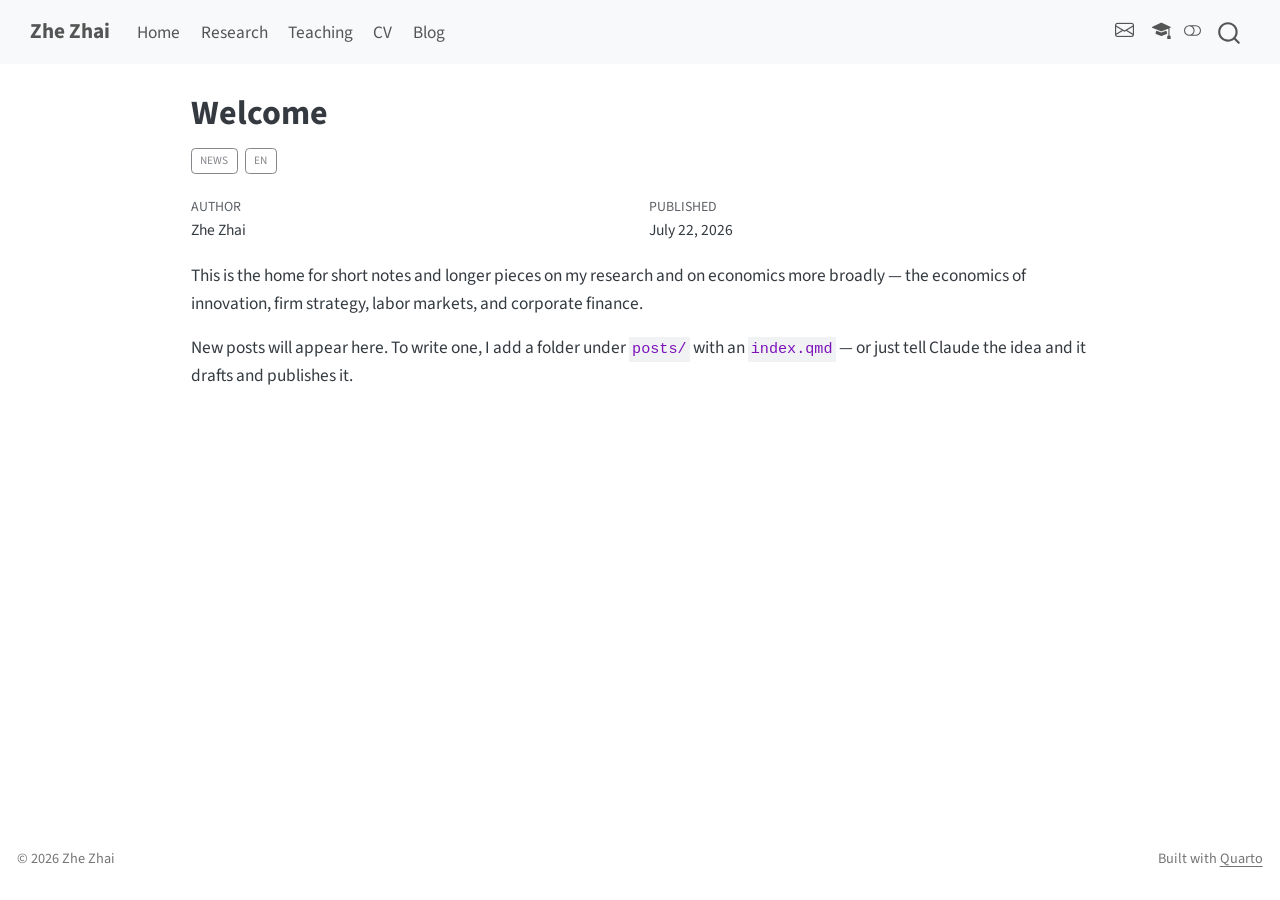
==== posts/welcome/index.html @ c7d8bf93 "Built site for gh-pages" ====
<!DOCTYPE html>
<html xmlns="http://www.w3.org/1999/xhtml" lang="en" xml:lang="en"><head>

<meta charset="utf-8">
<meta name="generator" content="quarto-1.9.38">

<meta name="viewport" content="width=device-width, initial-scale=1.0, user-scalable=yes">

<meta name="author" content="Zhe Zhai">
<meta name="dcterms.date" content="2026-07-22">

<title>Welcome – Zhe Zhai</title>
<style>
/* Default styles provided by pandoc.
** See https://pandoc.org/MANUAL.html#variables-for-html for config info.
*/
code{white-space: pre-wrap;}
span.smallcaps{font-variant: small-caps;}
div.columns{display: flex; gap: min(4vw, 1.5em);}
div.column{flex: auto; overflow-x: auto;}
div.hanging-indent{margin-left: 1.5em; text-indent: -1.5em;}
ul.task-list{list-style: none;}
ul.task-list li input[type="checkbox"] {
  width: 0.8em;
  margin: 0 0.8em 0.2em -1em; /* quarto-specific, see https://github.com/quarto-dev/quarto-cli/issues/4556 */ 
  vertical-align: middle;
}
</style>


<script src="../../site_libs/quarto-nav/quarto-nav.js"></script>
<script src="../../site_libs/quarto-nav/headroom.min.js"></script>
<script src="../../site_libs/clipboard/clipboard.min.js"></script>
<script src="../../site_libs/quarto-search/autocomplete.umd.js"></script>
<script src="../../site_libs/quarto-search/fuse.min.js"></script>
<script src="../../site_libs/quarto-search/quarto-search.js"></script>
<meta name="quarto:offset" content="../../">
<script src="../../site_libs/quarto-html/quarto.js" type="module"></script>
<script src="../../site_libs/quarto-html/tabsets/tabsets.js" type="module"></script>
<script src="../../site_libs/quarto-html/popper.min.js"></script>
<script src="../../site_libs/quarto-html/tippy.umd.min.js"></script>
<script src="../../site_libs/quarto-html/anchor.min.js"></script>
<link href="../../site_libs/quarto-html/tippy.css" rel="stylesheet">
<link href="../../site_libs/quarto-html/quarto-syntax-highlighting-15634bcf2e68342d4ad2dfa704d543f6.css" rel="stylesheet" class="quarto-color-scheme" id="quarto-text-highlighting-styles">
<link href="../../site_libs/quarto-html/quarto-syntax-highlighting-dark-0a6b7249c26820e032cb0bd839ff02b1.css" rel="stylesheet" class="quarto-color-scheme quarto-color-alternate" id="quarto-text-highlighting-styles">
<link href="../../site_libs/quarto-html/quarto-syntax-highlighting-15634bcf2e68342d4ad2dfa704d543f6.css" rel="stylesheet" class="quarto-color-scheme-extra" id="quarto-text-highlighting-styles">
<script src="../../site_libs/bootstrap/bootstrap.min.js"></script>
<link href="../../site_libs/bootstrap/bootstrap-icons.css" rel="stylesheet">
<link href="../../site_libs/bootstrap/bootstrap-bce7755c393caee252ea0e357b7c24b8.min.css" rel="stylesheet" append-hash="true" class="quarto-color-scheme" id="quarto-bootstrap" data-mode="light">
<link href="../../site_libs/bootstrap/bootstrap-dark-2f73d2571ce570e6680d6927af91118c.min.css" rel="stylesheet" append-hash="true" class="quarto-color-scheme quarto-color-alternate" id="quarto-bootstrap" data-mode="dark">
<link href="../../site_libs/bootstrap/bootstrap-bce7755c393caee252ea0e357b7c24b8.min.css" rel="stylesheet" append-hash="true" class="quarto-color-scheme-extra" id="quarto-bootstrap" data-mode="light">
<script id="quarto-search-options" type="application/json">{
  "location": "navbar",
  "copy-button": false,
  "collapse-after": 3,
  "panel-placement": "end",
  "type": "overlay",
  "limit": 50,
  "keyboard-shortcut": [
    "f",
    "/",
    "s"
  ],
  "show-item-context": false,
  "language": {
    "search-no-results-text": "No results",
    "search-matching-documents-text": "matching documents",
    "search-copy-link-title": "Copy link to search",
    "search-hide-matches-text": "Hide additional matches",
    "search-more-match-text": "more match in this document",
    "search-more-matches-text": "more matches in this document",
    "search-clear-button-title": "Clear",
    "search-text-placeholder": "",
    "search-detached-cancel-button-title": "Cancel",
    "search-submit-button-title": "Submit",
    "search-label": "Search"
  }
}</script>


<link rel="stylesheet" href="../../styles.css">
</head>

<body class="nav-fixed fullcontent quarto-light"><script id="quarto-html-before-body" type="application/javascript">
    const toggleBodyColorMode = (bsSheetEl) => {
      const mode = bsSheetEl.getAttribute("data-mode");
      const bodyEl = window.document.querySelector("body");
      if (mode === "dark") {
        bodyEl.classList.add("quarto-dark");
        bodyEl.classList.remove("quarto-light");
      } else {
        bodyEl.classList.add("quarto-light");
        bodyEl.classList.remove("quarto-dark");
      }
    }
    const toggleBodyColorPrimary = () => {
      const bsSheetEl = window.document.querySelector("link#quarto-bootstrap:not([rel=disabled-stylesheet])");
      if (bsSheetEl) {
        toggleBodyColorMode(bsSheetEl);
      }
    }
    const setColorSchemeToggle = (alternate) => {
      const toggles = window.document.querySelectorAll('.quarto-color-scheme-toggle');
      for (let i=0; i < toggles.length; i++) {
        const toggle = toggles[i];
        if (toggle) {
          if (alternate) {
            toggle.classList.add("alternate");
          } else {
            toggle.classList.remove("alternate");
          }
        }
      }
    };
    const toggleColorMode = (alternate) => {
      // Switch the stylesheets
      const primaryStylesheets = window.document.querySelectorAll('link.quarto-color-scheme:not(.quarto-color-alternate)');
      const alternateStylesheets = window.document.querySelectorAll('link.quarto-color-scheme.quarto-color-alternate');
      manageTransitions('#quarto-margin-sidebar .nav-link', false);
      if (alternate) {
        // note: dark is layered on light, we don't disable primary!
        enableStylesheet(alternateStylesheets);
        for (const sheetNode of alternateStylesheets) {
          if (sheetNode.id === "quarto-bootstrap") {
            toggleBodyColorMode(sheetNode);
          }
        }
      } else {
        disableStylesheet(alternateStylesheets);
        enableStylesheet(primaryStylesheets)
        toggleBodyColorPrimary();
      }
      manageTransitions('#quarto-margin-sidebar .nav-link', true);
      // Switch the toggles
      setColorSchemeToggle(alternate)
      // Hack to workaround the fact that safari doesn't
      // properly recolor the scrollbar when toggling (#1455)
      if (navigator.userAgent.indexOf('Safari') > 0 && navigator.userAgent.indexOf('Chrome') == -1) {
        manageTransitions("body", false);
        window.scrollTo(0, 1);
        setTimeout(() => {
          window.scrollTo(0, 0);
          manageTransitions("body", true);
        }, 40);
      }
    }
    const disableStylesheet = (stylesheets) => {
      for (let i=0; i < stylesheets.length; i++) {
        const stylesheet = stylesheets[i];
        stylesheet.rel = 'disabled-stylesheet';
      }
    }
    const enableStylesheet = (stylesheets) => {
      for (let i=0; i < stylesheets.length; i++) {
        const stylesheet = stylesheets[i];
        if(stylesheet.rel !== 'stylesheet') { // for Chrome, which will still FOUC without this check
          stylesheet.rel = 'stylesheet';
        }
      }
    }
    const manageTransitions = (selector, allowTransitions) => {
      const els = window.document.querySelectorAll(selector);
      for (let i=0; i < els.length; i++) {
        const el = els[i];
        if (allowTransitions) {
          el.classList.remove('notransition');
        } else {
          el.classList.add('notransition');
        }
      }
    }
    const isFileUrl = () => {
      return window.location.protocol === 'file:';
    }
    const hasAlternateSentinel = () => {
      let styleSentinel = getColorSchemeSentinel();
      if (styleSentinel !== null) {
        return styleSentinel === "alternate";
      } else {
        return false;
      }
    }
    const setStyleSentinel = (alternate) => {
      const value = alternate ? "alternate" : "default";
      if (!isFileUrl()) {
        window.localStorage.setItem("quarto-color-scheme", value);
      } else {
        localAlternateSentinel = value;
      }
    }
    const getColorSchemeSentinel = () => {
      if (!isFileUrl()) {
        const storageValue = window.localStorage.getItem("quarto-color-scheme");
        return storageValue != null ? storageValue : localAlternateSentinel;
      } else {
        return localAlternateSentinel;
      }
    }
    const toggleGiscusIfUsed = (isAlternate, darkModeDefault) => {
      const baseTheme = document.querySelector('#giscus-base-theme')?.value ?? 'light';
      const alternateTheme = document.querySelector('#giscus-alt-theme')?.value ?? 'dark';
      let newTheme = '';
      if(authorPrefersDark) {
        newTheme = isAlternate ? baseTheme : alternateTheme;
      } else {
        newTheme = isAlternate ? alternateTheme : baseTheme;
      }
      const changeGiscusTheme = () => {
        // From: https://github.com/giscus/giscus/issues/336
        const sendMessage = (message) => {
          const iframe = document.querySelector('iframe.giscus-frame');
          if (!iframe) return;
          iframe.contentWindow.postMessage({ giscus: message }, 'https://giscus.app');
        }
        sendMessage({
          setConfig: {
            theme: newTheme
          }
        });
      }
      const isGiscussLoaded = window.document.querySelector('iframe.giscus-frame') !== null;
      if (isGiscussLoaded) {
        changeGiscusTheme();
      }
    };
    const authorPrefersDark = false;
    const darkModeDefault = authorPrefersDark;
      document.querySelector('link#quarto-text-highlighting-styles.quarto-color-scheme-extra').rel = 'disabled-stylesheet';
      document.querySelector('link#quarto-bootstrap.quarto-color-scheme-extra').rel = 'disabled-stylesheet';
    let localAlternateSentinel = darkModeDefault ? 'alternate' : 'default';
    // Dark / light mode switch
    window.quartoToggleColorScheme = () => {
      // Read the current dark / light value
      let toAlternate = !hasAlternateSentinel();
      toggleColorMode(toAlternate);
      setStyleSentinel(toAlternate);
      toggleGiscusIfUsed(toAlternate, darkModeDefault);
      window.dispatchEvent(new Event('resize'));
    };
    // Switch to dark mode if need be
    if (hasAlternateSentinel()) {
      toggleColorMode(true);
    } else {
      toggleColorMode(false);
    }
  </script>

<div id="quarto-search-results"></div>
  <header id="quarto-header" class="headroom fixed-top">
    <nav class="navbar navbar-expand-lg " data-bs-theme="dark">
      <div class="navbar-container container-fluid">
      <div class="navbar-brand-container mx-auto">
    <a class="navbar-brand" href="../../index.html">
    <span class="navbar-title">Zhe Zhai</span>
    </a>
  </div>
            <div id="quarto-search" class="" title="Search"></div>
          <button class="navbar-toggler" type="button" data-bs-toggle="collapse" data-bs-target="#navbarCollapse" aria-controls="navbarCollapse" role="menu" aria-expanded="false" aria-label="Toggle navigation" onclick="if (window.quartoToggleHeadroom) { window.quartoToggleHeadroom(); }">
  <span class="navbar-toggler-icon"></span>
</button>
          <div class="collapse navbar-collapse" id="navbarCollapse">
            <ul class="navbar-nav navbar-nav-scroll me-auto">
  <li class="nav-item">
    <a class="nav-link" href="../../index.html"> 
<span class="menu-text">Home</span></a>
  </li>  
  <li class="nav-item">
    <a class="nav-link" href="../../research.html"> 
<span class="menu-text">Research</span></a>
  </li>  
  <li class="nav-item">
    <a class="nav-link" href="../../teaching.html"> 
<span class="menu-text">Teaching</span></a>
  </li>  
  <li class="nav-item">
    <a class="nav-link" href="../../cv.html"> 
<span class="menu-text">CV</span></a>
  </li>  
  <li class="nav-item">
    <a class="nav-link" href="../../posts.html"> 
<span class="menu-text">Blog</span></a>
  </li>  
</ul>
            <ul class="navbar-nav navbar-nav-scroll ms-auto">
  <li class="nav-item compact">
    <a class="nav-link" href="mailto:zzhai@must.edu.mo"> <i class="bi bi-envelope" role="img" aria-label="Email">
</i> 
<span class="menu-text"></span></a>
  </li>  
  <li class="nav-item compact">
    <a class="nav-link" href="https://scholar.google.com/"> <i class="bi bi-mortarboard-fill" role="img" aria-label="Google Scholar">
</i> 
<span class="menu-text"></span></a>
  </li>  
</ul>
          </div> <!-- /navcollapse -->
            <div class="quarto-navbar-tools">
  <a href="" class="quarto-color-scheme-toggle quarto-navigation-tool  px-1" onclick="window.quartoToggleColorScheme(); return false;" title="Toggle dark mode"><i class="bi"></i></a>
</div>
      </div> <!-- /container-fluid -->
    </nav>
</header>
<!-- content -->
<div id="quarto-content" class="quarto-container page-columns page-rows-contents page-layout-article page-navbar">
<!-- sidebar -->
<!-- margin-sidebar -->
    
<!-- main -->
<main class="content" id="quarto-document-content">


<header id="title-block-header" class="quarto-title-block default">
<div class="quarto-title">
<h1 class="title">Welcome</h1>
  <div class="quarto-categories">
    <div class="quarto-category">news</div>
    <div class="quarto-category">en</div>
  </div>
  </div>



<div class="quarto-title-meta">

    <div>
    <div class="quarto-title-meta-heading">Author</div>
    <div class="quarto-title-meta-contents">
             <p>Zhe Zhai </p>
          </div>
  </div>
    
    <div>
    <div class="quarto-title-meta-heading">Published</div>
    <div class="quarto-title-meta-contents">
      <p class="date">July 22, 2026</p>
    </div>
  </div>
  
    
  </div>
  


</header>


<p>This is the home for short notes and longer pieces on my research and on economics more broadly — the economics of innovation, firm strategy, labor markets, and corporate finance.</p>
<p>New posts will appear here. To write one, I add a folder under <code>posts/</code> with an <code>index.qmd</code> — or just tell Claude the idea and it drafts and publishes it.</p>



</main> <!-- /main -->
<script id="quarto-html-after-body" type="application/javascript">
  window.document.addEventListener("DOMContentLoaded", function (event) {
    // Ensure there is a toggle, if there isn't float one in the top right
    if (window.document.querySelector('.quarto-color-scheme-toggle') === null) {
      const a = window.document.createElement('a');
      a.classList.add('top-right');
      a.classList.add('quarto-color-scheme-toggle');
      a.href = "";
      a.onclick = function() { try { window.quartoToggleColorScheme(); } catch {} return false; };
      const i = window.document.createElement("i");
      i.classList.add('bi');
      a.appendChild(i);
      window.document.body.appendChild(a);
    }
    setColorSchemeToggle(hasAlternateSentinel())
    const icon = "";
    const anchorJS = new window.AnchorJS();
    anchorJS.options = {
      placement: 'right',
      icon: icon
    };
    anchorJS.add('.anchored');
    const isCodeAnnotation = (el) => {
      for (const clz of el.classList) {
        if (clz.startsWith('code-annotation-')) {                     
          return true;
        }
      }
      return false;
    }
    const onCopySuccess = function(e) {
      // button target
      const button = e.trigger;
      // don't keep focus
      button.blur();
      // flash "checked"
      button.classList.add('code-copy-button-checked');
      var currentTitle = button.getAttribute("title");
      button.setAttribute("title", "Copied!");
      let tooltip;
      if (window.bootstrap) {
        button.setAttribute("data-bs-toggle", "tooltip");
        button.setAttribute("data-bs-placement", "left");
        button.setAttribute("data-bs-title", "Copied!");
        tooltip = new bootstrap.Tooltip(button, 
          { trigger: "manual", 
            customClass: "code-copy-button-tooltip",
            offset: [0, -8]});
        tooltip.show();    
      }
      setTimeout(function() {
        if (tooltip) {
          tooltip.hide();
          button.removeAttribute("data-bs-title");
          button.removeAttribute("data-bs-toggle");
          button.removeAttribute("data-bs-placement");
        }
        button.setAttribute("title", currentTitle);
        button.classList.remove('code-copy-button-checked');
      }, 1000);
      // clear code selection
      e.clearSelection();
    }
    const getTextToCopy = function(trigger) {
      const outerScaffold = trigger.parentElement.cloneNode(true);
      const codeEl = outerScaffold.querySelector('code');
      for (const childEl of codeEl.children) {
        if (isCodeAnnotation(childEl)) {
          childEl.remove();
        }
      }
      return codeEl.innerText;
    }
    const clipboard = new window.ClipboardJS('.code-copy-button:not([data-in-quarto-modal])', {
      text: getTextToCopy
    });
    clipboard.on('success', onCopySuccess);
    if (window.document.getElementById('quarto-embedded-source-code-modal')) {
      const clipboardModal = new window.ClipboardJS('.code-copy-button[data-in-quarto-modal]', {
        text: getTextToCopy,
        container: window.document.getElementById('quarto-embedded-source-code-modal')
      });
      clipboardModal.on('success', onCopySuccess);
    }
      var localhostRegex = new RegExp(/^(?:http|https):\/\/localhost\:?[0-9]*\//);
      var mailtoRegex = new RegExp(/^mailto:/);
        var filterRegex = new RegExp("https:\/\/carrie-zz\.github\.io\/");
      var isInternal = (href) => {
          return filterRegex.test(href) || localhostRegex.test(href) || mailtoRegex.test(href);
      }
      // Inspect non-navigation links and adorn them if external
     var links = window.document.querySelectorAll('a[href]:not(.nav-link):not(.navbar-brand):not(.toc-action):not(.sidebar-link):not(.sidebar-item-toggle):not(.pagination-link):not(.no-external):not([aria-hidden]):not(.dropdown-item):not(.quarto-navigation-tool):not(.about-link)');
      for (var i=0; i<links.length; i++) {
        const link = links[i];
        if (!isInternal(link.href)) {
          // undo the damage that might have been done by quarto-nav.js in the case of
          // links that we want to consider external
          if (link.dataset.originalHref !== undefined) {
            link.href = link.dataset.originalHref;
          }
        }
      }
    function tippyHover(el, contentFn, onTriggerFn, onUntriggerFn) {
      const config = {
        allowHTML: true,
        maxWidth: 500,
        delay: 100,
        arrow: false,
        appendTo: function(el) {
            return el.parentElement;
        },
        interactive: true,
        interactiveBorder: 10,
        theme: 'quarto',
        placement: 'bottom-start',
      };
      if (contentFn) {
        config.content = contentFn;
      }
      if (onTriggerFn) {
        config.onTrigger = onTriggerFn;
      }
      if (onUntriggerFn) {
        config.onUntrigger = onUntriggerFn;
      }
      window.tippy(el, config); 
    }
    const noterefs = window.document.querySelectorAll('a[role="doc-noteref"]');
    for (var i=0; i<noterefs.length; i++) {
      const ref = noterefs[i];
      tippyHover(ref, function() {
        // use id or data attribute instead here
        let href = ref.getAttribute('data-footnote-href') || ref.getAttribute('href');
        try { href = new URL(href).hash; } catch {}
        const id = href.replace(/^#\/?/, "");
        const note = window.document.getElementById(id);
        if (note) {
          return note.innerHTML;
        } else {
          return "";
        }
      });
    }
    const xrefs = window.document.querySelectorAll('a.quarto-xref');
    const processXRef = (id, note) => {
      // Strip column container classes
      const stripColumnClz = (el) => {
        el.classList.remove("page-full", "page-columns");
        if (el.children) {
          for (const child of el.children) {
            stripColumnClz(child);
          }
        }
      }
      stripColumnClz(note)
      if (id === null || id.startsWith('sec-')) {
        // Special case sections, only their first couple elements
        const container = document.createElement("div");
        if (note.children && note.children.length > 2) {
          container.appendChild(note.children[0].cloneNode(true));
          for (let i = 1; i < note.children.length; i++) {
            const child = note.children[i];
            if (child.tagName === "P" && child.innerText === "") {
              continue;
            } else {
              container.appendChild(child.cloneNode(true));
              break;
            }
          }
          if (window.Quarto?.typesetMath) {
            window.Quarto.typesetMath(container);
          }
          return container.innerHTML
        } else {
          if (window.Quarto?.typesetMath) {
            window.Quarto.typesetMath(note);
          }
          return note.innerHTML;
        }
      } else {
        // Remove any anchor links if they are present
        const anchorLink = note.querySelector('a.anchorjs-link');
        if (anchorLink) {
          anchorLink.remove();
        }
        if (window.Quarto?.typesetMath) {
          window.Quarto.typesetMath(note);
        }
        if (note.classList.contains("callout")) {
          return note.outerHTML;
        } else {
          return note.innerHTML;
        }
      }
    }
    for (var i=0; i<xrefs.length; i++) {
      const xref = xrefs[i];
      tippyHover(xref, undefined, function(instance) {
        instance.disable();
        let url = xref.getAttribute('href');
        let hash = undefined; 
        if (url.startsWith('#')) {
          hash = url;
        } else {
          try { hash = new URL(url).hash; } catch {}
        }
        if (hash) {
          const id = hash.replace(/^#\/?/, "");
          const note = window.document.getElementById(id);
          if (note !== null) {
            try {
              const html = processXRef(id, note.cloneNode(true));
              instance.setContent(html);
            } finally {
              instance.enable();
              instance.show();
            }
          } else {
            // See if we can fetch this
            fetch(url.split('#')[0])
            .then(res => res.text())
            .then(html => {
              const parser = new DOMParser();
              const htmlDoc = parser.parseFromString(html, "text/html");
              const note = htmlDoc.getElementById(id);
              if (note !== null) {
                const html = processXRef(id, note);
                instance.setContent(html);
              } 
            }).finally(() => {
              instance.enable();
              instance.show();
            });
          }
        } else {
          // See if we can fetch a full url (with no hash to target)
          // This is a special case and we should probably do some content thinning / targeting
          fetch(url)
          .then(res => res.text())
          .then(html => {
            const parser = new DOMParser();
            const htmlDoc = parser.parseFromString(html, "text/html");
            const note = htmlDoc.querySelector('main.content');
            if (note !== null) {
              // This should only happen for chapter cross references
              // (since there is no id in the URL)
              // remove the first header
              if (note.children.length > 0 && note.children[0].tagName === "HEADER") {
                note.children[0].remove();
              }
              const html = processXRef(null, note);
              instance.setContent(html);
            } 
          }).finally(() => {
            instance.enable();
            instance.show();
          });
        }
      }, function(instance) {
      });
    }
        let selectedAnnoteEl;
        const selectorForAnnotation = ( cell, annotation) => {
          let cellAttr = 'data-code-cell="' + cell + '"';
          let lineAttr = 'data-code-annotation="' +  annotation + '"';
          const selector = 'span[' + cellAttr + '][' + lineAttr + ']';
          return selector;
        }
        const selectCodeLines = (annoteEl) => {
          const doc = window.document;
          const targetCell = annoteEl.getAttribute("data-target-cell");
          const targetAnnotation = annoteEl.getAttribute("data-target-annotation");
          const annoteSpan = window.document.querySelector(selectorForAnnotation(targetCell, targetAnnotation));
          const lines = annoteSpan.getAttribute("data-code-lines").split(",");
          const lineIds = lines.map((line) => {
            return targetCell + "-" + line;
          })
          let top = null;
          let height = null;
          let parent = null;
          if (lineIds.length > 0) {
              //compute the position of the single el (top and bottom and make a div)
              const el = window.document.getElementById(lineIds[0]);
              top = el.offsetTop;
              height = el.offsetHeight;
              parent = el.parentElement.parentElement;
            if (lineIds.length > 1) {
              const lastEl = window.document.getElementById(lineIds[lineIds.length - 1]);
              const bottom = lastEl.offsetTop + lastEl.offsetHeight;
              height = bottom - top;
            }
            if (top !== null && height !== null && parent !== null) {
              // cook up a div (if necessary) and position it 
              let div = window.document.getElementById("code-annotation-line-highlight");
              if (div === null) {
                div = window.document.createElement("div");
                div.setAttribute("id", "code-annotation-line-highlight");
                div.style.position = 'absolute';
                parent.appendChild(div);
              }
              div.style.top = top - 2 + "px";
              div.style.height = height + 4 + "px";
              div.style.left = 0;
              let gutterDiv = window.document.getElementById("code-annotation-line-highlight-gutter");
              if (gutterDiv === null) {
                gutterDiv = window.document.createElement("div");
                gutterDiv.setAttribute("id", "code-annotation-line-highlight-gutter");
                gutterDiv.style.position = 'absolute';
                const codeCell = window.document.getElementById(targetCell);
                const gutter = codeCell.querySelector('.code-annotation-gutter');
                gutter.appendChild(gutterDiv);
              }
              gutterDiv.style.top = top - 2 + "px";
              gutterDiv.style.height = height + 4 + "px";
            }
            selectedAnnoteEl = annoteEl;
          }
        };
        const unselectCodeLines = () => {
          const elementsIds = ["code-annotation-line-highlight", "code-annotation-line-highlight-gutter"];
          elementsIds.forEach((elId) => {
            const div = window.document.getElementById(elId);
            if (div) {
              div.remove();
            }
          });
          selectedAnnoteEl = undefined;
        };
          // Handle positioning of the toggle
      window.addEventListener(
        "resize",
        throttle(() => {
          elRect = undefined;
          if (selectedAnnoteEl) {
            selectCodeLines(selectedAnnoteEl);
          }
        }, 10)
      );
      function throttle(fn, ms) {
      let throttle = false;
      let timer;
        return (...args) => {
          if(!throttle) { // first call gets through
              fn.apply(this, args);
              throttle = true;
          } else { // all the others get throttled
              if(timer) clearTimeout(timer); // cancel #2
              timer = setTimeout(() => {
                fn.apply(this, args);
                timer = throttle = false;
              }, ms);
          }
        };
      }
        // Attach click handler to the DT
        const annoteDls = window.document.querySelectorAll('dt[data-target-cell]');
        for (const annoteDlNode of annoteDls) {
          annoteDlNode.addEventListener('click', (event) => {
            const clickedEl = event.target;
            if (clickedEl !== selectedAnnoteEl) {
              unselectCodeLines();
              const activeEl = window.document.querySelector('dt[data-target-cell].code-annotation-active');
              if (activeEl) {
                activeEl.classList.remove('code-annotation-active');
              }
              selectCodeLines(clickedEl);
              clickedEl.classList.add('code-annotation-active');
            } else {
              // Unselect the line
              unselectCodeLines();
              clickedEl.classList.remove('code-annotation-active');
            }
          });
        }
    const findCites = (el) => {
      const parentEl = el.parentElement;
      if (parentEl) {
        const cites = parentEl.dataset.cites;
        if (cites) {
          return {
            el,
            cites: cites.split(' ')
          };
        } else {
          return findCites(el.parentElement)
        }
      } else {
        return undefined;
      }
    };
    var bibliorefs = window.document.querySelectorAll('a[role="doc-biblioref"]');
    for (var i=0; i<bibliorefs.length; i++) {
      const ref = bibliorefs[i];
      const citeInfo = findCites(ref);
      if (citeInfo) {
        tippyHover(citeInfo.el, function() {
          var popup = window.document.createElement('div');
          citeInfo.cites.forEach(function(cite) {
            var citeDiv = window.document.createElement('div');
            citeDiv.classList.add('hanging-indent');
            citeDiv.classList.add('csl-entry');
            var biblioDiv = window.document.getElementById('ref-' + cite);
            if (biblioDiv) {
              citeDiv.innerHTML = biblioDiv.innerHTML;
            }
            popup.appendChild(citeDiv);
          });
          return popup.innerHTML;
        });
      }
    }
  });
  </script>
</div> <!-- /content -->
<footer class="footer">
  <div class="nav-footer">
    <div class="nav-footer-left">
<p>© 2026 Zhe Zhai</p>
</div>   
    <div class="nav-footer-center">
      &nbsp;
    </div>
    <div class="nav-footer-right">
<p>Built with <a href="https://quarto.org">Quarto</a></p>
</div>
  </div>
</footer>




</body></html>
---- site_libs/quarto-html/tippy.css ----
.tippy-box[data-animation=fade][data-state=hidden]{opacity:0}[data-tippy-root]{max-width:calc(100vw - 10px)}.tippy-box{position:relative;background-color:#333;color:#fff;border-radius:4px;font-size:14px;line-height:1.4;white-space:normal;outline:0;transition-property:transform,visibility,opacity}.tippy-box[data-placement^=top]>.tippy-arrow{bottom:0}.tippy-box[data-placement^=top]>.tippy-arrow:before{bottom:-7px;left:0;border-width:8px 8px 0;border-top-color:initial;transform-origin:center top}.tippy-box[data-placement^=bottom]>.tippy-arrow{top:0}.tippy-box[data-placement^=bottom]>.tippy-arrow:before{top:-7px;left:0;border-width:0 8px 8px;border-bottom-color:initial;transform-origin:center bottom}.tippy-box[data-placement^=left]>.tippy-arrow{right:0}.tippy-box[data-placement^=left]>.tippy-arrow:before{border-width:8px 0 8px 8px;border-left-color:initial;right:-7px;transform-origin:center left}.tippy-box[data-placement^=right]>.tippy-arrow{left:0}.tippy-box[data-placement^=right]>.tippy-arrow:before{left:-7px;border-width:8px 8px 8px 0;border-right-color:initial;transform-origin:center right}.tippy-box[data-inertia][data-state=visible]{transition-timing-function:cubic-bezier(.54,1.5,.38,1.11)}.tippy-arrow{width:16px;height:16px;color:#333}.tippy-arrow:before{content:"";position:absolute;border-color:transparent;border-style:solid}.tippy-content{position:relative;padding:5px 9px;z-index:1}
---- site_libs/quarto-html/quarto-syntax-highlighting-15634bcf2e68342d4ad2dfa704d543f6.css ----
/* quarto syntax highlight colors */
:root {
  --quarto-hl-ot-color: #003B4F;
  --quarto-hl-at-color: #657422;
  --quarto-hl-ss-color: #20794D;
  --quarto-hl-an-color: #5E5E5E;
  --quarto-hl-fu-color: #4758AB;
  --quarto-hl-st-color: #20794D;
  --quarto-hl-cf-color: #003B4F;
  --quarto-hl-op-color: #5E5E5E;
  --quarto-hl-er-color: #AD0000;
  --quarto-hl-bn-color: #AD0000;
  --quarto-hl-al-color: #AD0000;
  --quarto-hl-va-color: #111111;
  --quarto-hl-bu-color: inherit;
  --quarto-hl-ex-color: inherit;
  --quarto-hl-pp-color: #AD0000;
  --quarto-hl-in-color: #5E5E5E;
  --quarto-hl-vs-color: #20794D;
  --quarto-hl-wa-color: #5E5E5E;
  --quarto-hl-do-color: #5E5E5E;
  --quarto-hl-im-color: #00769E;
  --quarto-hl-ch-color: #20794D;
  --quarto-hl-dt-color: #AD0000;
  --quarto-hl-fl-color: #AD0000;
  --quarto-hl-co-color: #5E5E5E;
  --quarto-hl-cv-color: #5E5E5E;
  --quarto-hl-cn-color: #8f5902;
  --quarto-hl-sc-color: #5E5E5E;
  --quarto-hl-dv-color: #AD0000;
  --quarto-hl-kw-color: #003B4F;
}

/* other quarto variables */
:root {
  --quarto-font-monospace: SFMono-Regular, Menlo, Monaco, Consolas, "Liberation Mono", "Courier New", monospace;
}

/* syntax highlight based on Pandoc's rules */
pre > code.sourceCode > span {
  color: #003B4F;
}

code.sourceCode > span {
  color: #003B4F;
}

div.sourceCode,
div.sourceCode pre.sourceCode {
  color: #003B4F;
}

/* Normal */
code span {
  color: #003B4F;
}

/* Alert */
code span.al {
  color: #AD0000;
  font-style: inherit;
}

/* Annotation */
code span.an {
  color: #5E5E5E;
  font-style: inherit;
}

/* Attribute */
code span.at {
  color: #657422;
  font-style: inherit;
}

/* BaseN */
code span.bn {
  color: #AD0000;
  font-style: inherit;
}

/* BuiltIn */
code span.bu {
  font-style: inherit;
}

/* ControlFlow */
code span.cf {
  color: #003B4F;
  font-weight: bold;
  font-style: inherit;
}

/* Char */
code span.ch {
  color: #20794D;
  font-style: inherit;
}

/* Constant */
code span.cn {
  color: #8f5902;
  font-style: inherit;
}

/* Comment */
code span.co {
  color: #5E5E5E;
  font-style: inherit;
}

/* CommentVar */
code span.cv {
  color: #5E5E5E;
  font-style: italic;
}

/* Documentation */
code span.do {
  color: #5E5E5E;
  font-style: italic;
}

/* DataType */
code span.dt {
  color: #AD0000;
  font-style: inherit;
}

/* DecVal */
code span.dv {
  color: #AD0000;
  font-style: inherit;
}

/* Error */
code span.er {
  color: #AD0000;
  font-style: inherit;
}

/* Extension */
code span.ex {
  font-style: inherit;
}

/* Float */
code span.fl {
  color: #AD0000;
  font-style: inherit;
}

/* Function */
code span.fu {
  color: #4758AB;
  font-style: inherit;
}

/* Import */
code span.im {
  color: #00769E;
  font-style: inherit;
}

/* Information */
code span.in {
  color: #5E5E5E;
  font-style: inherit;
}

/* Keyword */
code span.kw {
  color: #003B4F;
  font-weight: bold;
  font-style: inherit;
}

/* Operator */
code span.op {
  color: #5E5E5E;
  font-style: inherit;
}

/* Other */
code span.ot {
  color: #003B4F;
  font-style: inherit;
}

/* Preprocessor */
code span.pp {
  color: #AD0000;
  font-style: inherit;
}

/* SpecialChar */
code span.sc {
  color: #5E5E5E;
  font-style: inherit;
}

/* SpecialString */
code span.ss {
  color: #20794D;
  font-style: inherit;
}

/* String */
code span.st {
  color: #20794D;
  font-style: inherit;
}

/* Variable */
code span.va {
  color: #111111;
  font-style: inherit;
}

/* VerbatimString */
code span.vs {
  color: #20794D;
  font-style: inherit;
}

/* Warning */
code span.wa {
  color: #5E5E5E;
  font-style: italic;
}

.prevent-inlining {
  content: "</";
}

/*# sourceMappingURL=f23921c56f73e400b49028c9186a1aa0.css.map */
---- site_libs/quarto-html/quarto-syntax-highlighting-dark-0a6b7249c26820e032cb0bd839ff02b1.css ----
/* quarto syntax highlight colors */
:root {
  --quarto-hl-al-color: #f07178;
  --quarto-hl-an-color: #d4d0ab;
  --quarto-hl-at-color: #00e0e0;
  --quarto-hl-bn-color: #d4d0ab;
  --quarto-hl-bu-color: #abe338;
  --quarto-hl-ch-color: #abe338;
  --quarto-hl-co-color: #f8f8f2;
  --quarto-hl-cv-color: #ffd700;
  --quarto-hl-cn-color: #ffd700;
  --quarto-hl-cf-color: #ffa07a;
  --quarto-hl-dt-color: #ffa07a;
  --quarto-hl-dv-color: #d4d0ab;
  --quarto-hl-do-color: #f8f8f2;
  --quarto-hl-er-color: #f07178;
  --quarto-hl-ex-color: #00e0e0;
  --quarto-hl-fl-color: #d4d0ab;
  --quarto-hl-fu-color: #ffa07a;
  --quarto-hl-im-color: #abe338;
  --quarto-hl-in-color: #d4d0ab;
  --quarto-hl-kw-color: #ffa07a;
  --quarto-hl-op-color: #ffa07a;
  --quarto-hl-ot-color: #00e0e0;
  --quarto-hl-pp-color: #dcc6e0;
  --quarto-hl-re-color: #00e0e0;
  --quarto-hl-sc-color: #abe338;
  --quarto-hl-ss-color: #abe338;
  --quarto-hl-st-color: #abe338;
  --quarto-hl-va-color: #00e0e0;
  --quarto-hl-vs-color: #abe338;
  --quarto-hl-wa-color: #dcc6e0;
}

/* other quarto variables */
:root {
  --quarto-font-monospace: SFMono-Regular, Menlo, Monaco, Consolas, "Liberation Mono", "Courier New", monospace;
}

/* syntax highlight based on Pandoc's rules */
pre > code.sourceCode > span {
  color: #f8f8f2;
}

code.sourceCode > span {
  color: #f8f8f2;
}

div.sourceCode,
div.sourceCode pre.sourceCode {
  color: #f8f8f2;
}

/* Normal */
code span {
  color: #f8f8f2;
}

/* Alert */
code span.al {
  color: #f07178;
}

/* Annotation */
code span.an {
  color: #d4d0ab;
}

/* Attribute */
code span.at {
  color: #00e0e0;
}

/* BaseN */
code span.bn {
  color: #d4d0ab;
}

/* BuiltIn */
code span.bu {
  color: #abe338;
}

/* ControlFlow */
code span.cf {
  font-weight: bold;
  color: #ffa07a;
}

/* Char */
code span.ch {
  color: #abe338;
}

/* Constant */
code span.cn {
  color: #ffd700;
}

/* Comment */
code span.co {
  font-style: italic;
  color: #f8f8f2;
}

/* CommentVar */
code span.cv {
  color: #ffd700;
}

/* Documentation */
code span.do {
  color: #f8f8f2;
}

/* DataType */
code span.dt {
  color: #ffa07a;
}

/* DecVal */
code span.dv {
  color: #d4d0ab;
}

/* Error */
code span.er {
  color: #f07178;
  text-decoration: underline;
}

/* Extension */
code span.ex {
  font-weight: bold;
  color: #00e0e0;
}

/* Float */
code span.fl {
  color: #d4d0ab;
}

/* Function */
code span.fu {
  color: #ffa07a;
}

/* Import */
code span.im {
  color: #abe338;
}

/* Information */
code span.in {
  color: #d4d0ab;
}

/* Keyword */
code span.kw {
  font-weight: bold;
  color: #ffa07a;
}

/* Operator */
code span.op {
  color: #ffa07a;
}

/* Other */
code span.ot {
  color: #00e0e0;
}

/* Preprocessor */
code span.pp {
  color: #dcc6e0;
}

/* RegionMarker */
code span.re {
  background-color: #f8f8f2;
  color: #00e0e0;
}

/* SpecialChar */
code span.sc {
  color: #abe338;
}

/* SpecialString */
code span.ss {
  color: #abe338;
}

/* String */
code span.st {
  color: #abe338;
}

/* Variable */
code span.va {
  color: #00e0e0;
}

/* VerbatimString */
code span.vs {
  color: #abe338;
}

/* Warning */
code span.wa {
  color: #dcc6e0;
}

.prevent-inlining {
  content: "</";
}

/*# sourceMappingURL=175367c052bafc98bd680af3479823f0.css.map */
---- site_libs/quarto-html/quarto-syntax-highlighting-15634bcf2e68342d4ad2dfa704d543f6.css ----
/* quarto syntax highlight colors */
:root {
  --quarto-hl-ot-color: #003B4F;
  --quarto-hl-at-color: #657422;
  --quarto-hl-ss-color: #20794D;
  --quarto-hl-an-color: #5E5E5E;
  --quarto-hl-fu-color: #4758AB;
  --quarto-hl-st-color: #20794D;
  --quarto-hl-cf-color: #003B4F;
  --quarto-hl-op-color: #5E5E5E;
  --quarto-hl-er-color: #AD0000;
  --quarto-hl-bn-color: #AD0000;
  --quarto-hl-al-color: #AD0000;
  --quarto-hl-va-color: #111111;
  --quarto-hl-bu-color: inherit;
  --quarto-hl-ex-color: inherit;
  --quarto-hl-pp-color: #AD0000;
  --quarto-hl-in-color: #5E5E5E;
  --quarto-hl-vs-color: #20794D;
  --quarto-hl-wa-color: #5E5E5E;
  --quarto-hl-do-color: #5E5E5E;
  --quarto-hl-im-color: #00769E;
  --quarto-hl-ch-color: #20794D;
  --quarto-hl-dt-color: #AD0000;
  --quarto-hl-fl-color: #AD0000;
  --quarto-hl-co-color: #5E5E5E;
  --quarto-hl-cv-color: #5E5E5E;
  --quarto-hl-cn-color: #8f5902;
  --quarto-hl-sc-color: #5E5E5E;
  --quarto-hl-dv-color: #AD0000;
  --quarto-hl-kw-color: #003B4F;
}

/* other quarto variables */
:root {
  --quarto-font-monospace: SFMono-Regular, Menlo, Monaco, Consolas, "Liberation Mono", "Courier New", monospace;
}

/* syntax highlight based on Pandoc's rules */
pre > code.sourceCode > span {
  color: #003B4F;
}

code.sourceCode > span {
  color: #003B4F;
}

div.sourceCode,
div.sourceCode pre.sourceCode {
  color: #003B4F;
}

/* Normal */
code span {
  color: #003B4F;
}

/* Alert */
code span.al {
  color: #AD0000;
  font-style: inherit;
}

/* Annotation */
code span.an {
  color: #5E5E5E;
  font-style: inherit;
}

/* Attribute */
code span.at {
  color: #657422;
  font-style: inherit;
}

/* BaseN */
code span.bn {
  color: #AD0000;
  font-style: inherit;
}

/* BuiltIn */
code span.bu {
  font-style: inherit;
}

/* ControlFlow */
code span.cf {
  color: #003B4F;
  font-weight: bold;
  font-style: inherit;
}

/* Char */
code span.ch {
  color: #20794D;
  font-style: inherit;
}

/* Constant */
code span.cn {
  color: #8f5902;
  font-style: inherit;
}

/* Comment */
code span.co {
  color: #5E5E5E;
  font-style: inherit;
}

/* CommentVar */
code span.cv {
  color: #5E5E5E;
  font-style: italic;
}

/* Documentation */
code span.do {
  color: #5E5E5E;
  font-style: italic;
}

/* DataType */
code span.dt {
  color: #AD0000;
  font-style: inherit;
}

/* DecVal */
code span.dv {
  color: #AD0000;
  font-style: inherit;
}

/* Error */
code span.er {
  color: #AD0000;
  font-style: inherit;
}

/* Extension */
code span.ex {
  font-style: inherit;
}

/* Float */
code span.fl {
  color: #AD0000;
  font-style: inherit;
}

/* Function */
code span.fu {
  color: #4758AB;
  font-style: inherit;
}

/* Import */
code span.im {
  color: #00769E;
  font-style: inherit;
}

/* Information */
code span.in {
  color: #5E5E5E;
  font-style: inherit;
}

/* Keyword */
code span.kw {
  color: #003B4F;
  font-weight: bold;
  font-style: inherit;
}

/* Operator */
code span.op {
  color: #5E5E5E;
  font-style: inherit;
}

/* Other */
code span.ot {
  color: #003B4F;
  font-style: inherit;
}

/* Preprocessor */
code span.pp {
  color: #AD0000;
  font-style: inherit;
}

/* SpecialChar */
code span.sc {
  color: #5E5E5E;
  font-style: inherit;
}

/* SpecialString */
code span.ss {
  color: #20794D;
  font-style: inherit;
}

/* String */
code span.st {
  color: #20794D;
  font-style: inherit;
}

/* Variable */
code span.va {
  color: #111111;
  font-style: inherit;
}

/* VerbatimString */
code span.vs {
  color: #20794D;
  font-style: inherit;
}

/* Warning */
code span.wa {
  color: #5E5E5E;
  font-style: italic;
}

.prevent-inlining {
  content: "</";
}

/*# sourceMappingURL=f23921c56f73e400b49028c9186a1aa0.css.map */
---- styles.css ----
/* Subtle refinements over the cosmo/darkly themes */

:root {
  --accent: #1f6feb;
}

body {
  font-size: 1.02rem;
  line-height: 1.6;
}

/* Home page name + Chinese subtitle */
#title-block-header .quarto-title .title {
  font-weight: 700;
}
#title-block-header .subtitle {
  color: #6c757d;
  font-weight: 400;
  font-size: 1.4rem;
  margin-top: -0.2rem;
}

/* Publication list spacing */
#refs .csl-entry {
  margin-bottom: 0.9rem;
  padding-left: 1.4rem;
  text-indent: -1.4rem;
}

/* Tables in CV */
table {
  font-size: 0.97rem;
}

.navbar-brand {
  font-weight: 700;
}
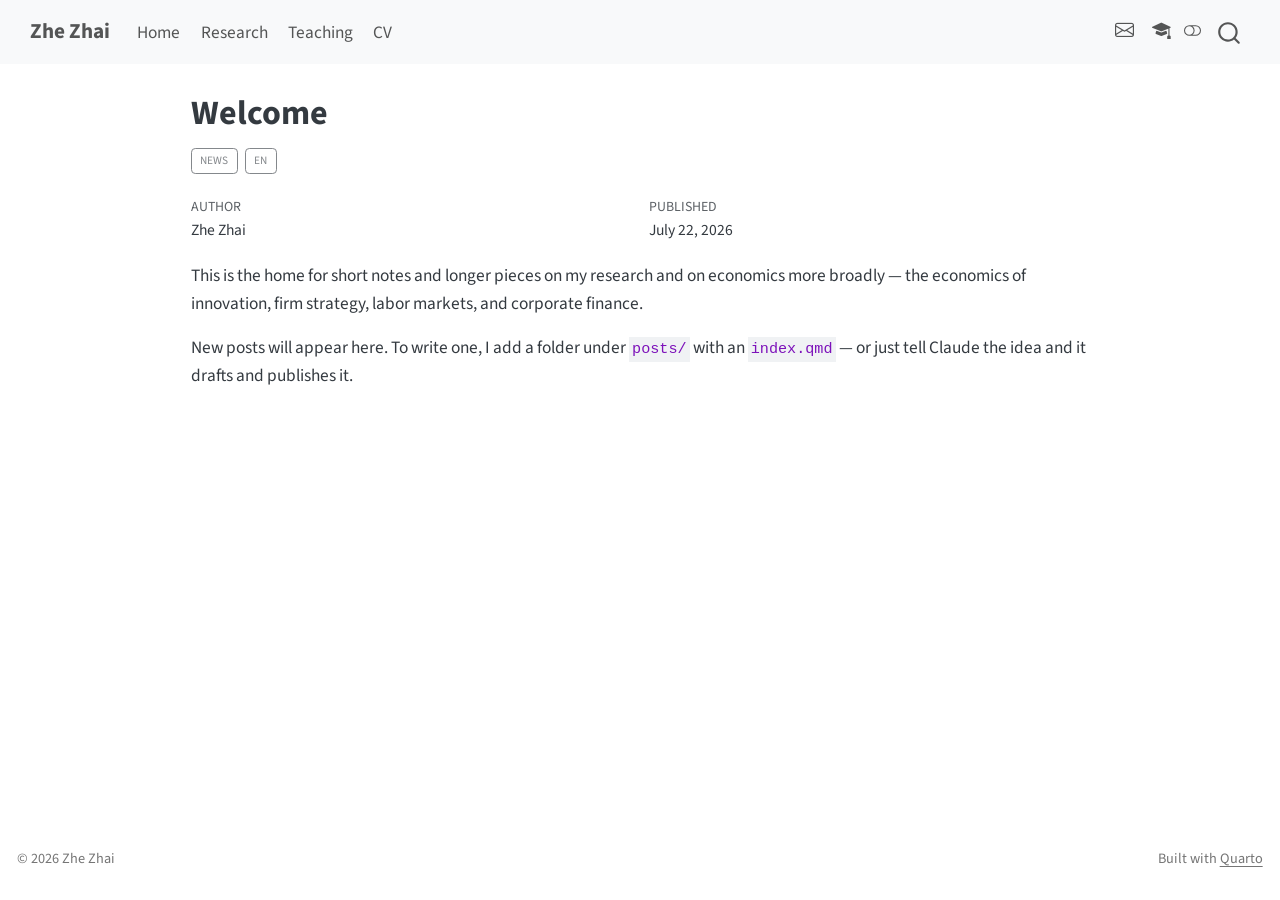
==== commit 35096d14: "Built site for gh-pages" ====
--- a/posts/welcome/index.html
+++ b/posts/welcome/index.html
@@ -79,6 +79,14 @@
 
 
 <link rel="stylesheet" href="../../styles.css">
+<meta property="og:title" content="Welcome – Zhe Zhai">
+<meta property="og:description" content="Zhe Zhai (翟喆) — Assistant Professor of Economics, School of Business, Macau University of Science and Technology.">
+<meta property="og:image" content="https://carrie-zz.github.io/posts/welcome/profile.jpg">
+<meta property="og:site_name" content="Zhe Zhai">
+<meta name="twitter:title" content="Welcome – Zhe Zhai">
+<meta name="twitter:description" content="Zhe Zhai (翟喆) — Assistant Professor of Economics, School of Business, Macau University of Science and Technology.">
+<meta name="twitter:image" content="https://carrie-zz.github.io/posts/welcome/profile.jpg">
+<meta name="twitter:card" content="summary">
 </head>
 
 <body class="nav-fixed fullcontent quarto-light"><script id="quarto-html-before-body" type="application/javascript">
@@ -275,10 +283,6 @@
   <li class="nav-item">
     <a class="nav-link" href="../../cv.html"> 
 <span class="menu-text">CV</span></a>
-  </li>  
-  <li class="nav-item">
-    <a class="nav-link" href="../../posts.html"> 
-<span class="menu-text">Blog</span></a>
   </li>  
 </ul>
             <ul class="navbar-nav navbar-nav-scroll ms-auto">
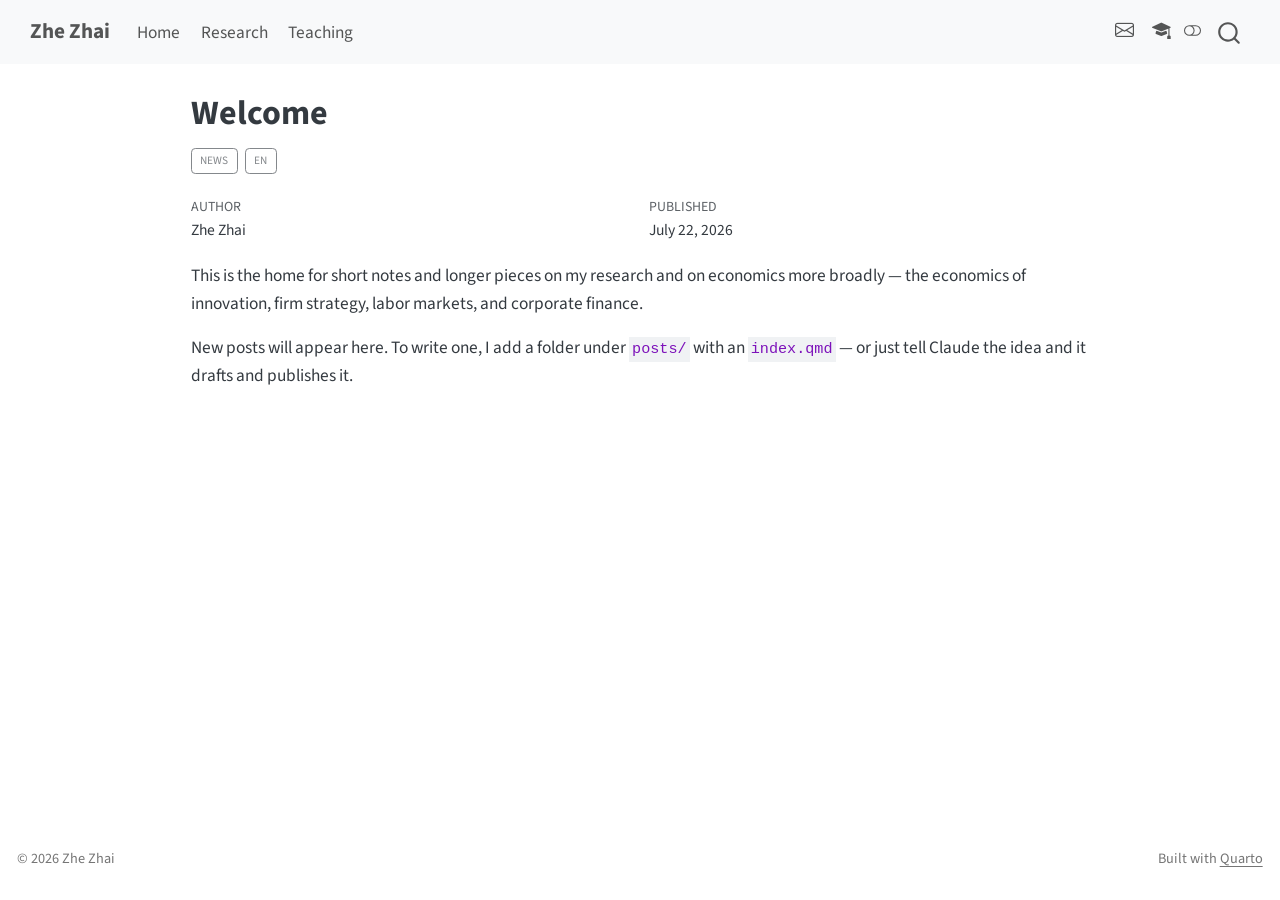
==== commit c87ead49: "Built site for gh-pages" ====
--- a/posts/welcome/index.html
+++ b/posts/welcome/index.html
@@ -280,10 +280,6 @@
     <a class="nav-link" href="../../teaching.html"> 
 <span class="menu-text">Teaching</span></a>
   </li>  
-  <li class="nav-item">
-    <a class="nav-link" href="../../cv.html"> 
-<span class="menu-text">CV</span></a>
-  </li>  
 </ul>
             <ul class="navbar-nav navbar-nav-scroll ms-auto">
   <li class="nav-item compact">
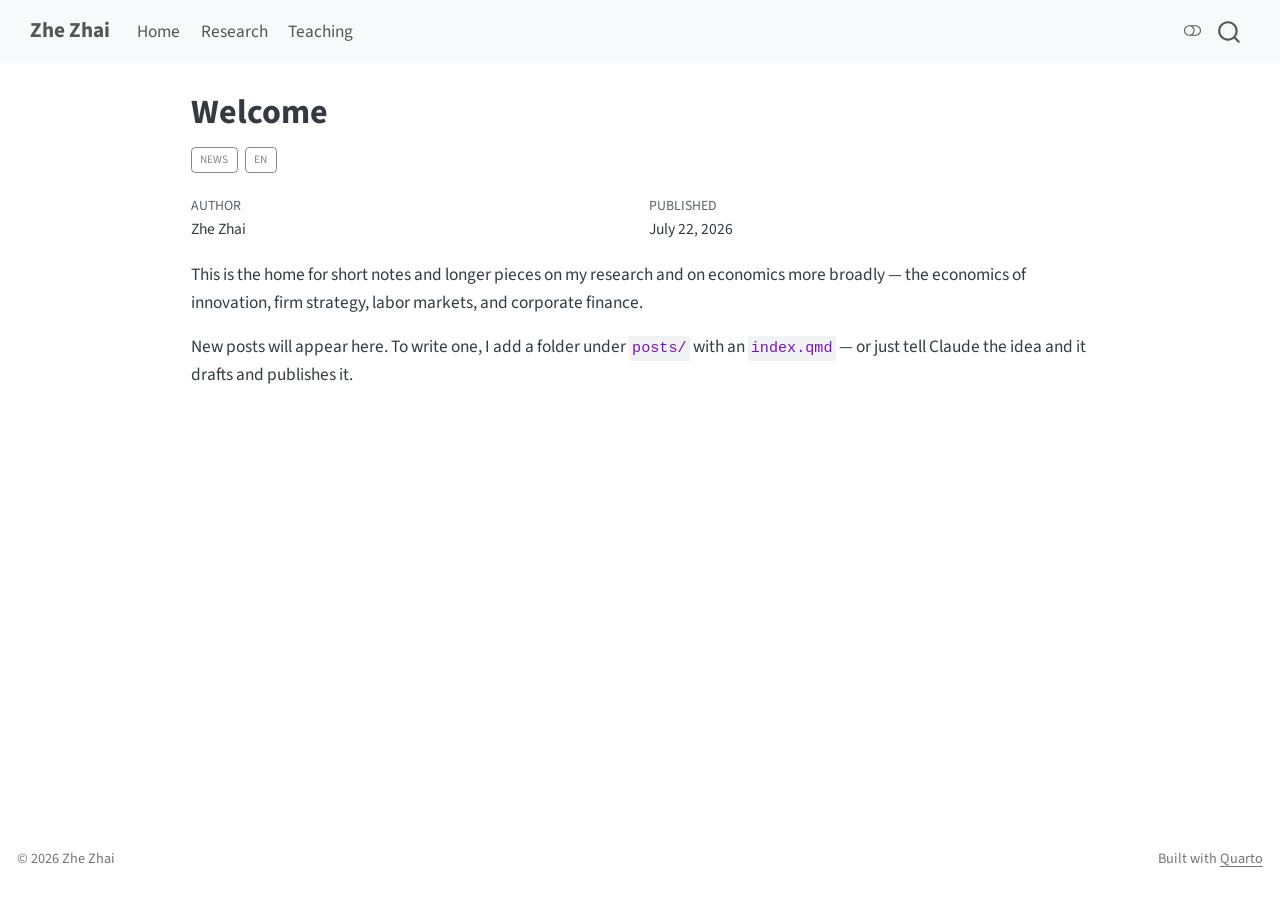
==== commit 10bb7bfd: "Built site for gh-pages" ====
--- a/posts/welcome/index.html
+++ b/posts/welcome/index.html
@@ -39,7 +39,6 @@
 <script src="../../site_libs/quarto-html/tabsets/tabsets.js" type="module"></script>
 <script src="../../site_libs/quarto-html/popper.min.js"></script>
 <script src="../../site_libs/quarto-html/tippy.umd.min.js"></script>
-<script src="../../site_libs/quarto-html/anchor.min.js"></script>
 <link href="../../site_libs/quarto-html/tippy.css" rel="stylesheet">
 <link href="../../site_libs/quarto-html/quarto-syntax-highlighting-15634bcf2e68342d4ad2dfa704d543f6.css" rel="stylesheet" class="quarto-color-scheme" id="quarto-text-highlighting-styles">
 <link href="../../site_libs/quarto-html/quarto-syntax-highlighting-dark-0a6b7249c26820e032cb0bd839ff02b1.css" rel="stylesheet" class="quarto-color-scheme quarto-color-alternate" id="quarto-text-highlighting-styles">
@@ -281,18 +280,6 @@
 <span class="menu-text">Teaching</span></a>
   </li>  
 </ul>
-            <ul class="navbar-nav navbar-nav-scroll ms-auto">
-  <li class="nav-item compact">
-    <a class="nav-link" href="mailto:zzhai@must.edu.mo"> <i class="bi bi-envelope" role="img" aria-label="Email">
-</i> 
-<span class="menu-text"></span></a>
-  </li>  
-  <li class="nav-item compact">
-    <a class="nav-link" href="https://scholar.google.com/"> <i class="bi bi-mortarboard-fill" role="img" aria-label="Google Scholar">
-</i> 
-<span class="menu-text"></span></a>
-  </li>  
-</ul>
           </div> <!-- /navcollapse -->
             <div class="quarto-navbar-tools">
   <a href="" class="quarto-color-scheme-toggle quarto-navigation-tool  px-1" onclick="window.quartoToggleColorScheme(); return false;" title="Toggle dark mode"><i class="bi"></i></a>
@@ -365,13 +352,6 @@
       window.document.body.appendChild(a);
     }
     setColorSchemeToggle(hasAlternateSentinel())
-    const icon = "";
-    const anchorJS = new window.AnchorJS();
-    anchorJS.options = {
-      placement: 'right',
-      icon: icon
-    };
-    anchorJS.add('.anchored');
     const isCodeAnnotation = (el) => {
       for (const clz of el.classList) {
         if (clz.startsWith('code-annotation-')) {                     
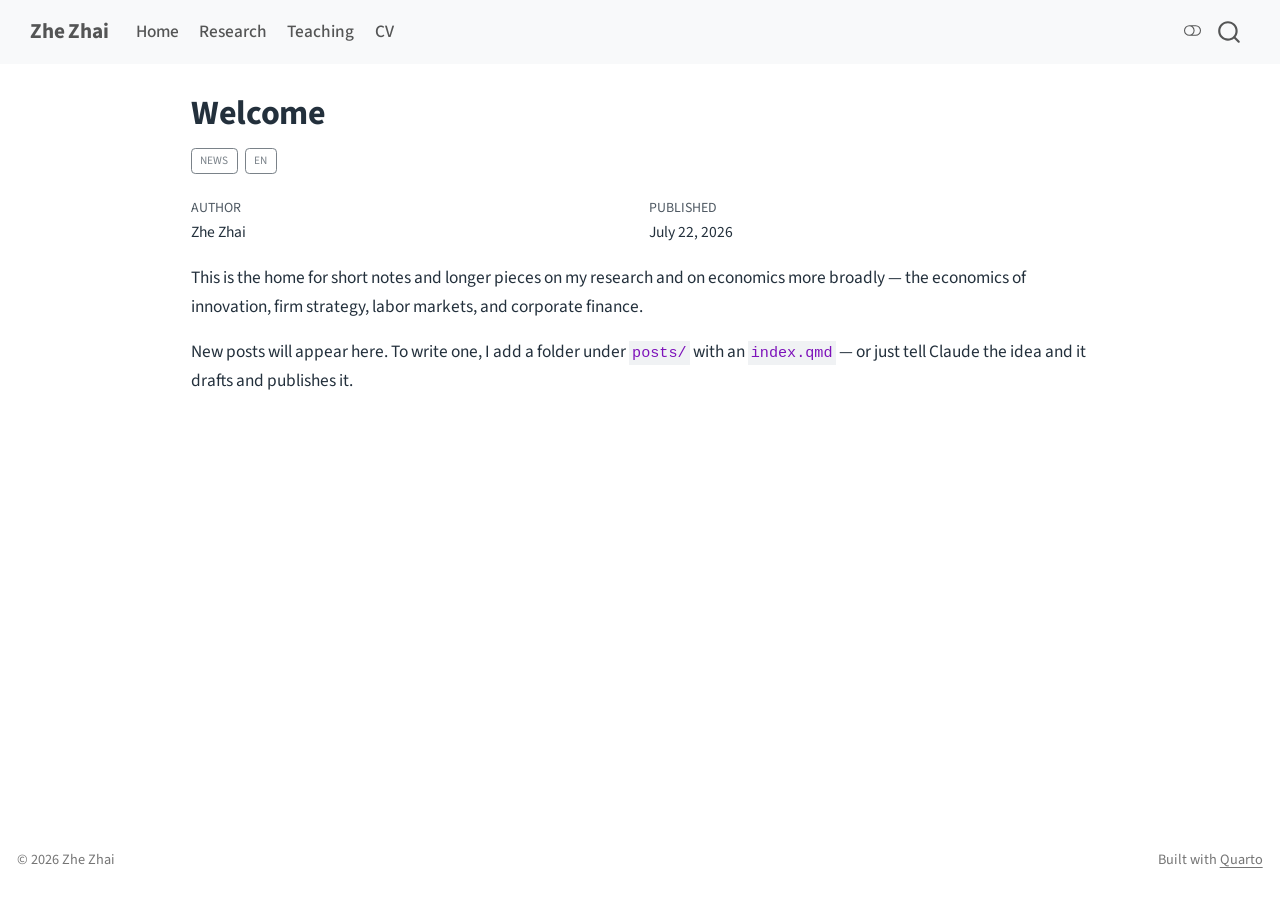
==== commit 71a12881: "Built site for gh-pages" ====
--- a/posts/welcome/index.html
+++ b/posts/welcome/index.html
@@ -35,6 +35,7 @@
 <script src="../../site_libs/quarto-search/fuse.min.js"></script>
 <script src="../../site_libs/quarto-search/quarto-search.js"></script>
 <meta name="quarto:offset" content="../../">
+<link href="../../favicon.svg" rel="icon" type="image/svg+xml">
 <script src="../../site_libs/quarto-html/quarto.js" type="module"></script>
 <script src="../../site_libs/quarto-html/tabsets/tabsets.js" type="module"></script>
 <script src="../../site_libs/quarto-html/popper.min.js"></script>
@@ -278,6 +279,10 @@
   <li class="nav-item">
     <a class="nav-link" href="../../teaching.html"> 
 <span class="menu-text">Teaching</span></a>
+  </li>  
+  <li class="nav-item">
+    <a class="nav-link" href="../../cv.pdf" target="_blank"> 
+<span class="menu-text">CV</span></a>
   </li>  
 </ul>
           </div> <!-- /navcollapse -->
--- a/styles.css
+++ b/styles.css
@@ -1,37 +1,86 @@
-/* Subtle refinements over the cosmo/darkly themes */
-
+/* ---- Design system ---- */
 :root {
-  --accent: #1f6feb;
+  --accent: #2c5282;        /* refined academic blue */
+  --accent-soft: #ebf0f6;
+  --ink: #23303c;
 }
 
 body {
   font-size: 1.02rem;
-  line-height: 1.6;
+  line-height: 1.65;
+  color: var(--ink);
 }
 
-/* Home page name + Chinese subtitle */
-#title-block-header .quarto-title .title {
+/* Links in the accent color */
+main a,
+.about-links a.about-link:hover {
+  color: var(--accent);
+}
+main a:hover { text-decoration: underline; }
+
+/* Headings: a touch more weight + an accent underline on section titles */
+h1, h2, h3 { letter-spacing: -0.01em; }
+main h2 {
   font-weight: 700;
+  font-size: 1.35rem;
+  margin-top: 2.2rem;
+  padding-bottom: 0.3rem;
+  border-bottom: 2px solid var(--accent-soft);
 }
-#title-block-header .subtitle {
-  color: #6c757d;
-  font-weight: 400;
-  font-size: 1.4rem;
-  margin-top: -0.2rem;
+main h3 {
+  font-weight: 600;
+  font-size: 1.1rem;
+  margin-top: 1.4rem;
 }
 
-/* Publication list spacing */
-#refs .csl-entry {
-  margin-bottom: 0.9rem;
-  padding-left: 1.4rem;
-  text-indent: -1.4rem;
+/* Navbar */
+.navbar-brand { font-weight: 700; letter-spacing: -0.01em; }
+.navbar .nav-link { font-weight: 500; }
+
+/* ---- Home about block ---- */
+#title-block-header .quarto-title .title { font-weight: 700; }
+
+/* Put the CV link on its own second line, below the icon row */
+.about-links { flex-wrap: wrap; }
+.about-links a.about-link[href$="cv.pdf"] {
+  flex-basis: 100%;
+  justify-content: center;
+  margin-top: 0.35rem;
 }
 
-/* Tables in CV */
-table {
-  font-size: 0.97rem;
+/* ---- Publication list ---- */
+.pub-list ol,
+.pub-list ul { padding-left: 1.25rem; }
+.pub-list li {
+  margin-bottom: 1.05rem;
+  line-height: 1.5;
+}
+.pub-list li::marker { color: var(--accent); font-weight: 600; }
+
+/* Clean "[Journal]" style link chips */
+a.pub-link {
+  display: inline-block;
+  font-size: 0.8rem;
+  font-weight: 600;
+  line-height: 1;
+  padding: 0.2rem 0.5rem;
+  margin-left: 0.15rem;
+  border: 1px solid var(--accent);
+  border-radius: 4px;
+  color: var(--accent) !important;
+  text-decoration: none !important;
+  vertical-align: 0.05em;
+}
+a.pub-link:hover {
+  background: var(--accent);
+  color: #fff !important;
 }
 
-.navbar-brand {
-  font-weight: 700;
+/* Tables (CV/other) */
+table { font-size: 0.97rem; }
+
+/* ---- Dark theme adjustments ---- */
+@media (prefers-color-scheme: dark) {
+  :root { --accent: #7fb0e0; --accent-soft: #22303f; --ink: #d8dee6; }
 }
+:root[data-theme="dark"] { --accent: #7fb0e0; --accent-soft: #22303f; --ink: #d8dee6; }
